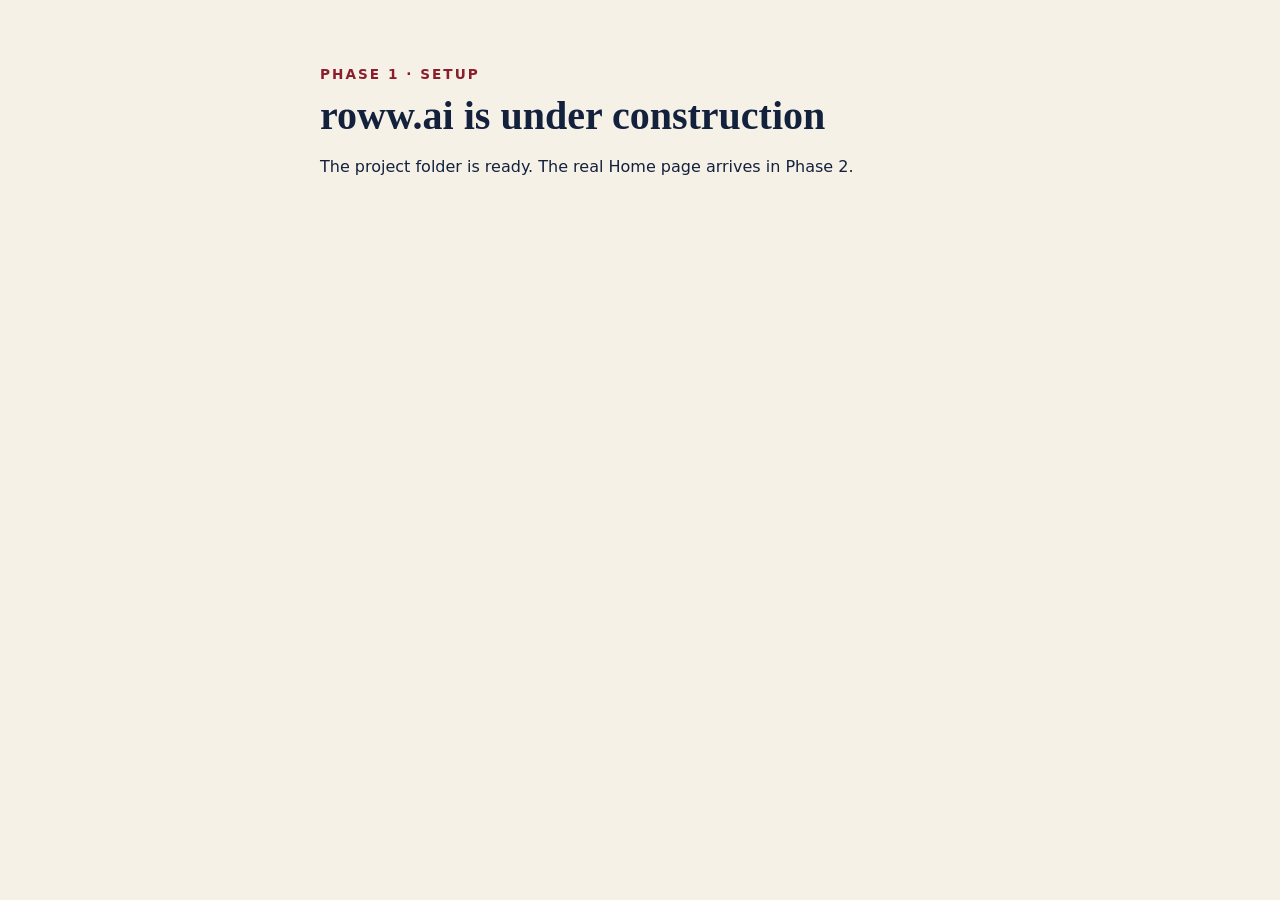
==== index.html @ b4e52391 "Phase 1: project setup Co-Authored-By: Claude Opus 5.5 <noreply@anthropic.com> Claude-Session: https" ====
<!doctype html>
<html lang="en">
<head>
<meta charset="utf-8">
<meta name="viewport" content="width=device-width, initial-scale=1">
<title>roww.ai</title>
<meta name="description" content="A rowing family site following Parker at Tufts and Evie at Stanford.">
<link rel="stylesheet" href="css/site.css">
</head>
<body>
<main class="setup">
  <p class="eyebrow">Phase 1 · Setup</p>
  <h1>roww.ai is under construction</h1>
  <p>The project folder is ready. The real Home page arrives in Phase 2.</p>
</main>
</body>
</html>
---- css/site.css ----
/* roww.ai shared styles. Colors and fonts from roww-requirements.md. */
:root {
  --crimson: #8B1E2D;
  --navy: #14213D;
  --cream: #F6F1E7;
  --orange: #C8572B;
  --brass: #B8893B;
  --tufts: #3E8EDE;
  --stanford: #8C1515;
  --font-head: "Libre Caslon Text", Georgia, serif;
  --font-body: Inter, system-ui, -apple-system, "Segoe UI", sans-serif;
}

body {
  margin: 0;
  background: var(--cream);
  color: var(--navy);
  font-family: var(--font-body);
  line-height: 1.6;
}

.setup {
  max-width: 40rem;
  margin: 0 auto;
  padding: 4rem 1rem;
}
.setup h1 { font-family: var(--font-head); font-size: 2.5rem; line-height: 1.1; margin: 0.5rem 0 1rem; }
.eyebrow { margin: 0; color: var(--crimson); font-weight: 600; letter-spacing: 0.15em; text-transform: uppercase; font-size: 0.85rem; }
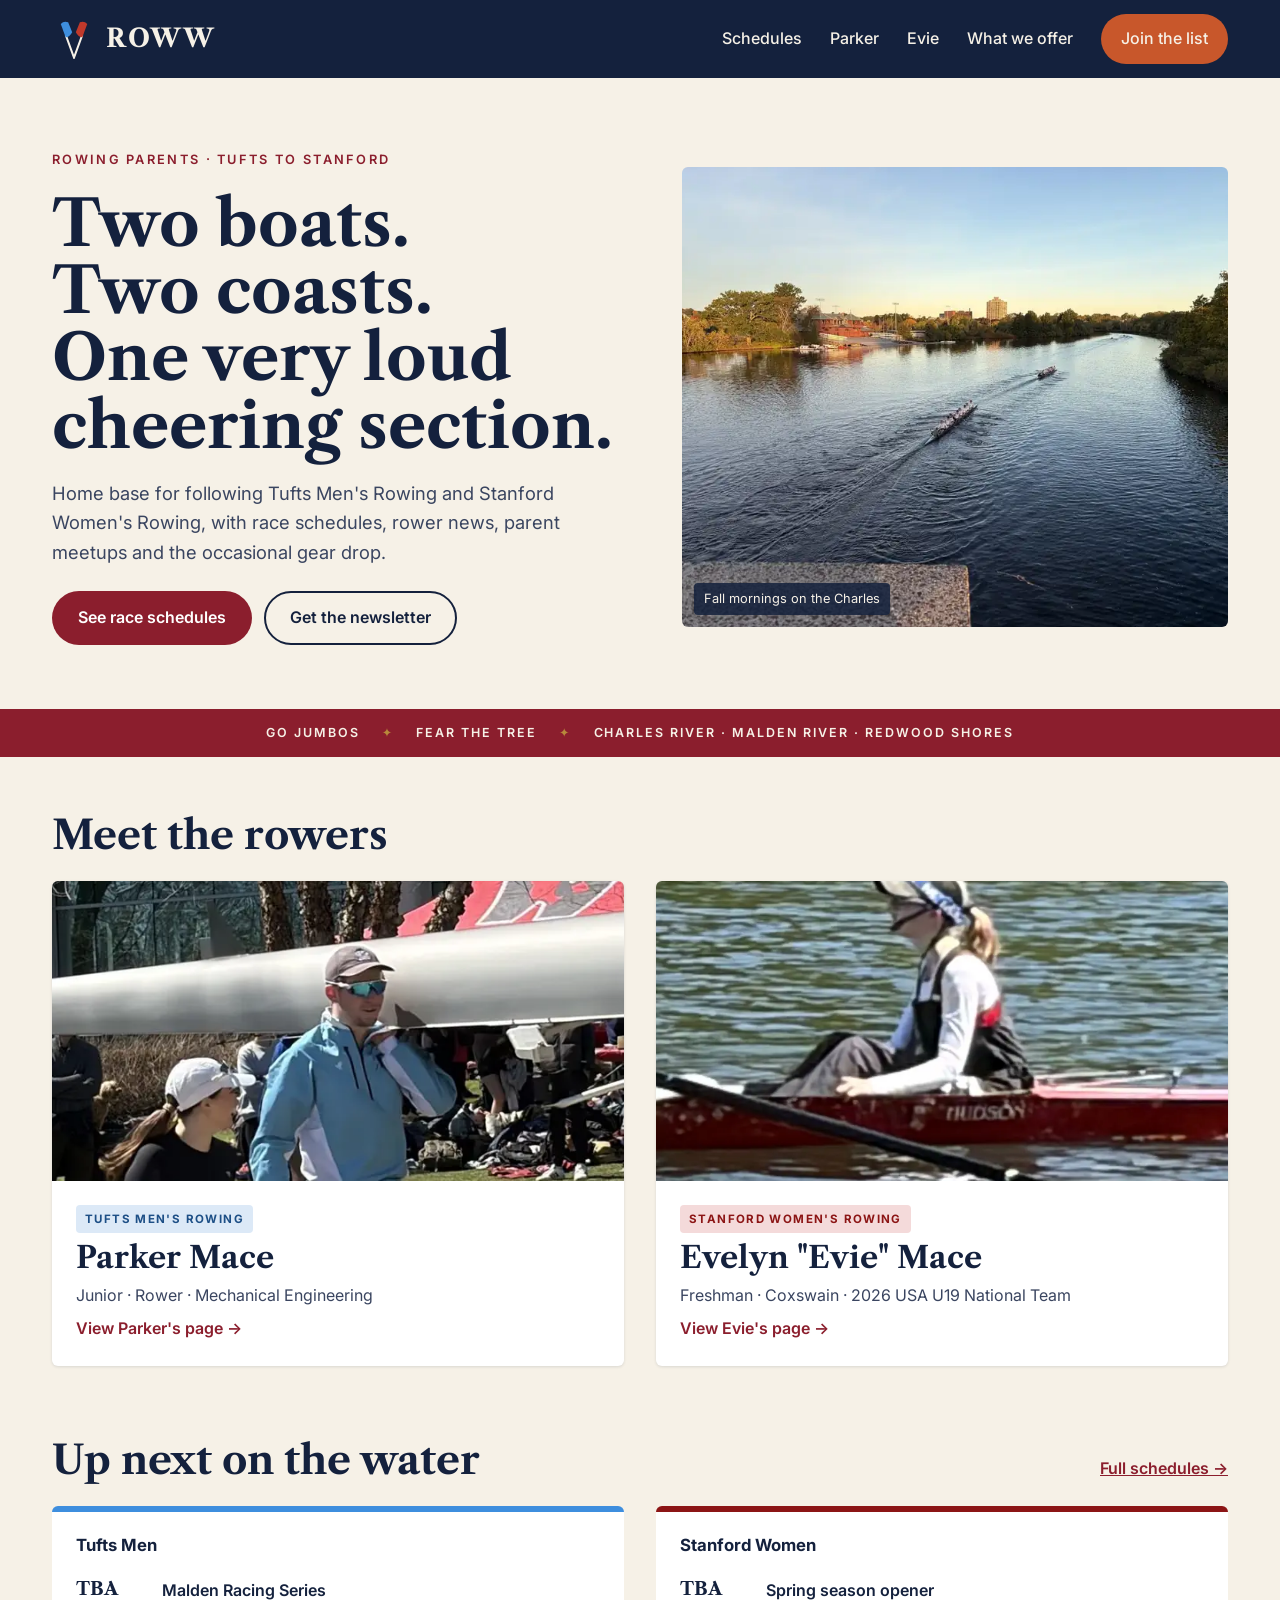
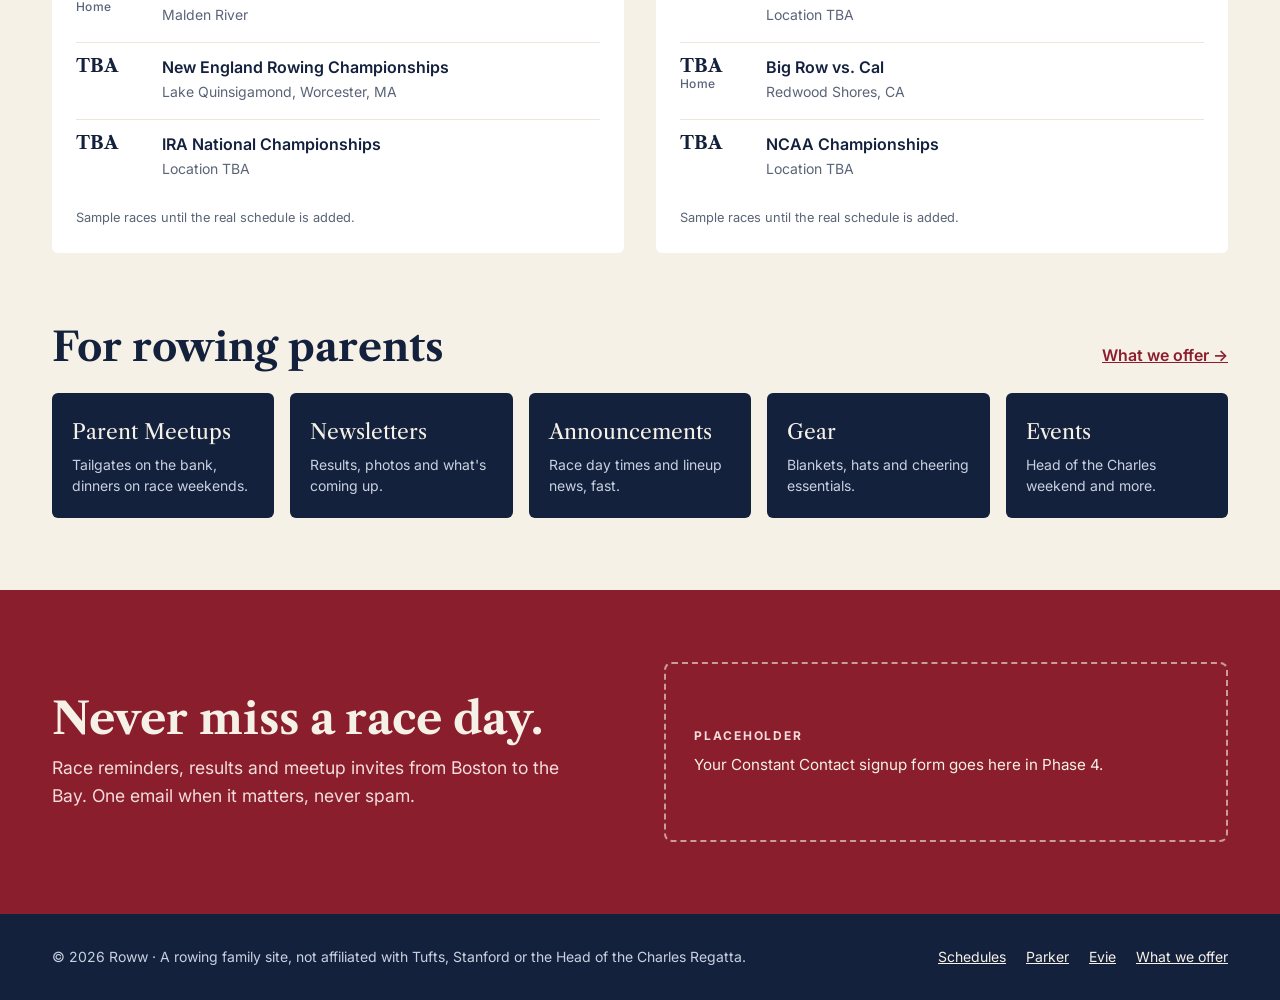
==== commit 51c5c344: "Phase 2: design shell, logo, photos and Home page Co-Authored-By: Claude Opus 5.5 <noreply@anthropic" ====
--- a/index.html
+++ b/index.html
@@ -2,16 +2,176 @@
 <html lang="en">
 <head>
 <meta charset="utf-8">
-<meta name="viewport" content="width=device-width, initial-scale=1">
-<title>roww.ai</title>
-<meta name="description" content="A rowing family site following Parker at Tufts and Evie at Stanford.">
+<meta name="viewport" content="width=device-width, initial-scale=1, viewport-fit=cover">
+<title>Roww · Rowing parents, Tufts to Stanford</title>
+<meta name="description" content="Race schedules, rower news and parent meetups for the families following Parker at Tufts Men's Rowing and Evie at Stanford Women's Rowing.">
+<link rel="canonical" href="https://roww.ai/">
+<meta name="theme-color" content="#14213D">
+
+<!-- Social sharing previews -->
+<meta property="og:type" content="website">
+<meta property="og:site_name" content="Roww">
+<meta property="og:title" content="Roww · Rowing parents, Tufts to Stanford">
+<meta property="og:description" content="Two boats. Two coasts. One very loud cheering section.">
+<meta property="og:url" content="https://roww.ai/">
+<meta property="og:image" content="https://roww.ai/images/og-image.png">
+<meta property="og:image:width" content="1200">
+<meta property="og:image:height" content="630">
+<meta property="og:image:alt" content="Roww logo: two crossed oar blades, Tufts blue and Stanford cardinal">
+<meta name="twitter:card" content="summary_large_image">
+
+<link rel="icon" href="/favicon.svg" type="image/svg+xml">
+<link rel="icon" href="/favicon-32.png" sizes="32x32" type="image/png">
+<link rel="apple-touch-icon" href="/apple-touch-icon.png">
+
+<link rel="preconnect" href="https://fonts.googleapis.com">
+<link rel="preconnect" href="https://fonts.gstatic.com" crossorigin>
+<link rel="stylesheet" href="https://fonts.googleapis.com/css2?family=Libre+Caslon+Text:wght@400;700&family=Inter:wght@400;500;600;700&display=swap">
 <link rel="stylesheet" href="css/site.css">
+<link rel="preload" as="image" href="images/charles-sunrise-sm.webp" imagesrcset="images/charles-sunrise-sm.webp 800w, images/charles-sunrise-lg.webp 1400w" imagesizes="(min-width: 900px) 600px, 100vw">
 </head>
 <body>
-<main class="setup">
-  <p class="eyebrow">Phase 1 · Setup</p>
-  <h1>roww.ai is under construction</h1>
-  <p>The project folder is ready. The real Home page arrives in Phase 2.</p>
+<a class="skip-link" href="#main">Skip to content</a>
+
+<!-- HEADER (same on every page) -->
+<header class="site-header">
+  <div class="wrap">
+    <a class="brand" href="/" aria-label="Roww home">
+      <svg viewBox="0 0 200 200" aria-hidden="true"><g transform="translate(100,185) rotate(-20)"><line x1="0" y1="0" x2="0" y2="-108" stroke="#F6F1E7" stroke-width="9" stroke-linecap="round"/><path d="M -4 -100 L -4 -165 Q 14 -174 30 -160 L 32 -112 Q 14 -96 -4 -100 Z" fill="#3E8EDE"/></g><g transform="translate(100,185) rotate(20) scale(-1,1)"><line x1="0" y1="0" x2="0" y2="-108" stroke="#F6F1E7" stroke-width="9" stroke-linecap="round"/><path d="M -4 -100 L -4 -165 Q 14 -174 30 -160 L 32 -112 Q 14 -96 -4 -100 Z" fill="#C0392B"/></g></svg>
+      <span class="brand-word">ROWW</span>
+    </a>
+    <button class="menu-toggle" type="button" aria-expanded="false" aria-controls="site-nav">
+      <svg viewBox="0 0 24 24" fill="none" stroke="currentColor" stroke-width="2" stroke-linecap="round" aria-hidden="true"><path d="M4 7h16M4 12h16M4 17h16"/></svg>
+      Menu
+    </button>
+    <nav class="site-nav" id="site-nav" aria-label="Main">
+      <ul>
+        <li><a href="schedules.html">Schedules</a></li>
+        <li><a href="parker.html">Parker</a></li>
+        <li><a href="evie.html">Evie</a></li>
+        <li><a href="offer.html">What we offer</a></li>
+        <li><a class="btn btn-orange nav-cta" href="#signup">Join the list</a></li>
+      </ul>
+    </nav>
+  </div>
+</header>
+
+<main id="main">
+
+  <section class="hero">
+    <div class="wrap">
+      <div class="hero-copy">
+        <p class="eyebrow">Rowing parents · Tufts to Stanford</p>
+        <h1>Two boats. Two coasts. One very loud cheering section.</h1>
+        <p class="hero-lede">Home base for following Tufts Men's Rowing and Stanford Women's Rowing, with race schedules, rower news, parent meetups and the occasional gear drop.</p>
+        <div class="btn-row">
+          <a class="btn btn-crimson" href="schedules.html">See race schedules</a>
+          <a class="btn btn-outline" href="#signup">Get the newsletter</a>
+        </div>
+      </div>
+      <figure class="hero-figure">
+        <img src="images/charles-sunrise-sm.webp"
+             srcset="images/charles-sunrise-sm.webp 800w, images/charles-sunrise-lg.webp 1400w"
+             sizes="(min-width: 900px) 600px, 100vw"
+             width="800" height="600" fetchpriority="high"
+             alt="Eights rowing up the Charles River at sunrise past a boathouse in fall color">
+        <figcaption>Fall mornings on the Charles</figcaption>
+      </figure>
+    </div>
+  </section>
+
+  <div class="ribbon" aria-hidden="true">
+    <div class="wrap">
+      <span>Go Jumbos</span><span class="star">✦</span><span>Fear the Tree</span><span class="star">✦</span><span>Charles River · Malden River · Redwood Shores</span>
+    </div>
+  </div>
+
+  <section class="section" aria-labelledby="rowers-h">
+    <div class="wrap">
+      <h2 id="rowers-h">Meet the rowers</h2>
+      <div class="rower-grid">
+        <a class="rower-card" href="parker.html">
+          <img src="images/parker-shell-sm.webp" srcset="images/parker-shell-sm.webp 369w, images/parker-shell-lg.webp 646w" sizes="(min-width: 720px) 600px, 100vw" width="369" height="800" loading="lazy" style="object-position: 50% 40%"
+               alt="Parker carrying a Tufts shell to the dock">
+          <div class="body">
+            <span class="tag tag-tufts">Tufts Men's Rowing</span>
+            <h3>Parker Mace</h3>
+            <p class="meta">Junior · Rower · Mechanical Engineering</p>
+            <span class="more">View Parker's page →</span>
+          </div>
+        </a>
+        <a class="rower-card" href="evie.html">
+          <img src="images/evie-cox-sm.webp" srcset="images/evie-cox-sm.webp 515w, images/evie-cox-lg.webp 901w" sizes="(min-width: 720px) 600px, 100vw" width="515" height="800" loading="lazy" style="object-position: 50% 40%"
+               alt="Evie in the coxswain seat of a red shell">
+          <div class="body">
+            <span class="tag tag-stanford">Stanford Women's Rowing</span>
+            <h3>Evelyn "Evie" Mace</h3>
+            <p class="meta">Freshman · Coxswain · 2026 USA U19 National Team</p>
+            <span class="more">View Evie's page →</span>
+          </div>
+        </a>
+      </div>
+    </div>
+  </section>
+
+  <section class="section" aria-labelledby="upnext-h">
+    <div class="wrap">
+      <div class="section-head">
+        <h2 id="upnext-h">Up next on the water</h2>
+        <a href="schedules.html">Full schedules →</a>
+      </div>
+      <div class="upnext-grid" id="upnext">
+        <div class="upnext-card tufts"><h3>Tufts Men</h3><p class="sample-note">Loading races…</p></div>
+        <div class="upnext-card stanford"><h3>Stanford Women</h3><p class="sample-note">Loading races…</p></div>
+      </div>
+    </div>
+  </section>
+
+  <section class="section" aria-labelledby="offer-h">
+    <div class="wrap">
+      <div class="section-head">
+        <h2 id="offer-h">For rowing parents</h2>
+        <a href="offer.html">What we offer →</a>
+      </div>
+      <div class="offer-strip">
+        <a href="offer.html#meetups"><span class="name">Parent Meetups</span><span class="blurb">Tailgates on the bank, dinners on race weekends.</span></a>
+        <a href="offer.html#newsletters"><span class="name">Newsletters</span><span class="blurb">Results, photos and what's coming up.</span></a>
+        <a href="offer.html#announcements"><span class="name">Announcements</span><span class="blurb">Race day times and lineup news, fast.</span></a>
+        <a href="offer.html#gear"><span class="name">Gear</span><span class="blurb">Blankets, hats and cheering essentials.</span></a>
+        <a href="offer.html#events"><span class="name">Events</span><span class="blurb">Head of the Charles weekend and more.</span></a>
+      </div>
+    </div>
+  </section>
+
+  <section class="signup" id="signup" aria-labelledby="signup-h">
+    <div class="wrap">
+      <div>
+        <h2 id="signup-h">Never miss a race day.</h2>
+        <p>Race reminders, results and meetup invites from Boston to the Bay. One email when it matters, never spam.</p>
+      </div>
+      <!-- Phase 4: the Constant Contact inline form tag goes inside this box. -->
+      <div class="form-slot">
+        <span class="slot-label">Placeholder</span>
+        <p class="slot-note">Your Constant Contact signup form goes here in Phase 4.</p>
+      </div>
+    </div>
+  </section>
+
 </main>
+
+<!-- FOOTER (same on every page) -->
+<footer class="site-footer">
+  <div class="wrap">
+    <p>© 2026 Roww · A rowing family site, not affiliated with Tufts, Stanford or the Head of the Charles Regatta.</p>
+    <ul class="footer-links">
+      <li><a href="schedules.html">Schedules</a></li>
+      <li><a href="parker.html">Parker</a></li>
+      <li><a href="evie.html">Evie</a></li>
+      <li><a href="offer.html">What we offer</a></li>
+    </ul>
+  </div>
+</footer>
+
+<script src="js/site.js" defer></script>
 </body>
 </html>
--- a/css/site.css
+++ b/css/site.css
@@ -1,28 +1,187 @@
-/* roww.ai shared styles. Colors and fonts from roww-requirements.md. */
+/* roww.ai shared styles
+   Look: Head of the Charles in the fall. Race program meets a riverbank in October.
+   Colors and fonts come from roww-requirements.md. Change a color here and it changes everywhere. */
 :root {
   --crimson: #8B1E2D;
+  --crimson-dark: #5E1320;
   --navy: #14213D;
+  --navy-soft: #3A4560;   /* body copy on cream */
+  --muted: #5A6478;       /* captions, small print */
   --cream: #F6F1E7;
+  --paper: #FFFFFF;
   --orange: #C8572B;
-  --brass: #B8893B;
+  --orange-dark: #A8461F;
+  --brass: #B8893B;       /* decorative only */
   --tufts: #3E8EDE;
+  --tufts-ink: #1D4F86;
+  --tufts-tint: #DCE9F7;
   --stanford: #8C1515;
-  --font-head: "Libre Caslon Text", Georgia, serif;
-  --font-body: Inter, system-ui, -apple-system, "Segoe UI", sans-serif;
+  --stanford-tint: #F4DADA;
+  --on-dark-muted: #C9D1E0;
+
+  --font-head: "Libre Caslon Text", Georgia, "Times New Roman", serif;
+  --font-body: Inter, system-ui, -apple-system, "Segoe UI", Roboto, sans-serif;
+
+  --wrap: 1240px;
+  --gutter: max(16px, env(safe-area-inset-left, 0px));
+  --radius: 6px;
 }
 
+*, *::before, *::after { box-sizing: border-box; }
+html { -webkit-text-size-adjust: 100%; }
 body {
   margin: 0;
   background: var(--cream);
   color: var(--navy);
   font-family: var(--font-body);
+  font-size: 1rem;
   line-height: 1.6;
 }
+img { max-width: 100%; height: auto; display: block; }
+a { color: var(--crimson); }
+a:hover { color: var(--crimson-dark); }
+:focus-visible { outline: 3px solid var(--orange); outline-offset: 3px; }
+h1, h2, h3 { font-family: var(--font-head); line-height: 1.1; text-wrap: balance; margin: 0; }
+p { margin: 0; }
 
-.setup {
-  max-width: 40rem;
+.wrap {
+  max-width: var(--wrap);
   margin: 0 auto;
-  padding: 4rem 1rem;
+  padding-left: max(16px, env(safe-area-inset-left, 0px));
+  padding-right: max(16px, env(safe-area-inset-right, 0px));
 }
-.setup h1 { font-family: var(--font-head); font-size: 2.5rem; line-height: 1.1; margin: 0.5rem 0 1rem; }
-.eyebrow { margin: 0; color: var(--crimson); font-weight: 600; letter-spacing: 0.15em; text-transform: uppercase; font-size: 0.85rem; }
+@media (min-width: 720px) {
+  .wrap { padding-left: max(32px, env(safe-area-inset-left, 0px)); padding-right: max(32px, env(safe-area-inset-right, 0px)); }
+}
+.skip-link { position: absolute; left: -9999px; top: 0; background: var(--paper); color: var(--navy); padding: 8px 12px; z-index: 100; }
+.skip-link:focus { left: 8px; top: 8px; }
+
+/* ---------- Buttons ---------- */
+.btn {
+  display: inline-flex; align-items: center; justify-content: center;
+  min-height: 48px; padding: 12px 24px; border-radius: 999px;
+  font-weight: 600; text-decoration: none; border: 2px solid transparent;
+  transition: background-color .15s ease, color .15s ease;
+}
+.btn-crimson { background: var(--crimson); color: #fff; }
+.btn-crimson:hover { background: var(--crimson-dark); color: #fff; }
+.btn-orange { background: var(--orange); color: #fff; }
+.btn-orange:hover { background: var(--orange-dark); color: #fff; }
+.btn-outline { border-color: var(--navy); color: var(--navy); }
+.btn-outline:hover { background: var(--navy); color: var(--cream); }
+
+/* ---------- Header ---------- */
+.site-header { background: var(--navy); color: var(--cream); position: relative; z-index: 10; }
+.site-header .wrap { display: flex; align-items: center; justify-content: space-between; gap: 16px; padding-block: 14px; flex-wrap: wrap; }
+.brand { display: flex; align-items: center; gap: 10px; color: var(--cream); text-decoration: none; }
+.brand:hover { color: var(--cream); }
+.brand svg { width: 44px; height: 44px; flex: none; }
+.brand-word { font-family: var(--font-head); font-size: 1.6rem; font-weight: 700; letter-spacing: 0.06em; }
+.menu-toggle {
+  display: inline-flex; align-items: center; gap: 8px; min-height: 44px; padding: 8px 14px;
+  background: transparent; color: var(--cream); border: 1px solid rgba(246,241,231,.4); border-radius: 999px;
+  font: inherit; font-weight: 600; cursor: pointer;
+}
+.menu-toggle svg { width: 18px; height: 18px; }
+.site-nav { display: none; width: 100%; }
+.site-nav.open { display: block; }
+.site-nav ul { list-style: none; margin: 0; padding: 8px 0 4px; display: flex; flex-direction: column; gap: 2px; }
+.site-nav a { display: block; padding: 12px 4px; color: var(--cream); text-decoration: none; font-weight: 500; border-bottom: 1px solid rgba(246,241,231,.12); }
+.site-nav a[aria-current="page"] { text-decoration: underline; text-underline-offset: 6px; text-decoration-color: var(--orange); text-decoration-thickness: 2px; }
+.site-nav .nav-cta { margin-top: 12px; border: 0; text-align: center; }
+@media (min-width: 900px) {
+  .menu-toggle { display: none; }
+  .site-nav { display: block; width: auto; }
+  .site-nav ul { flex-direction: row; align-items: center; gap: 28px; padding: 0; }
+  .site-nav a { padding: 6px 0; border: 0; }
+  .site-nav .nav-cta { margin: 0; padding: 12px 20px; }
+}
+
+/* ---------- Hero ---------- */
+.hero .wrap { display: grid; gap: 32px; padding-block: 40px 48px; align-items: center; }
+.eyebrow { font-size: .8rem; font-weight: 600; letter-spacing: .18em; text-transform: uppercase; color: var(--crimson); }
+.hero-copy { display: flex; flex-direction: column; gap: 20px; min-width: 0; }
+.hero h1 { font-size: clamp(2.4rem, 7vw, 4rem); line-height: 1.05; }
+.hero-lede { font-size: 1.15rem; color: var(--navy-soft); max-width: 34em; }
+.btn-row { display: flex; flex-wrap: wrap; gap: 12px; padding-top: 4px; }
+.hero-figure { margin: 0; position: relative; border-radius: var(--radius); overflow: hidden; background: #E9DFCB; aspect-ratio: 4 / 3; max-width: 100%; }
+.hero-figure img { width: 100%; height: 100%; object-fit: cover; }
+.hero-figure figcaption {
+  position: absolute; left: 12px; bottom: 12px; background: rgba(20,33,61,.85); color: var(--cream);
+  font-size: .8rem; padding: 6px 10px; border-radius: 4px;
+}
+@media (min-width: 900px) {
+  .hero .wrap { grid-template-columns: 1.05fr 1fr; gap: 56px; padding-block: 72px 64px; }
+  .hero-figure { aspect-ratio: auto; height: 460px; }
+}
+
+/* ---------- Ribbon ---------- */
+.ribbon { background: var(--crimson); color: var(--cream); }
+.ribbon .wrap { display: flex; flex-wrap: wrap; justify-content: center; gap: 8px 22px; padding-block: 14px; font-size: .78rem; font-weight: 600; letter-spacing: .16em; text-transform: uppercase; text-align: center; }
+.ribbon .star { color: var(--brass); }
+
+/* ---------- Sections ---------- */
+.section { padding-block: 56px 16px; }
+.section-head { display: flex; flex-wrap: wrap; justify-content: space-between; align-items: baseline; gap: 8px 16px; margin-bottom: 24px; }
+.section-head h2, .section > .wrap > h2 { font-size: clamp(1.9rem, 4.5vw, 2.5rem); }
+.section-head a { font-weight: 600; }
+.section > .wrap > h2 { margin-bottom: 24px; }
+
+/* Rower cards */
+.rower-grid { display: grid; gap: 24px; grid-template-columns: 1fr; }
+@media (min-width: 720px) { .rower-grid { grid-template-columns: 1fr 1fr; gap: 32px; } }
+.rower-card { display: flex; flex-direction: column; background: var(--paper); border-radius: var(--radius); overflow: hidden; text-decoration: none; color: var(--navy); box-shadow: 0 1px 3px rgba(20,33,61,.12); }
+.rower-card:hover { color: var(--navy); box-shadow: 0 6px 18px rgba(20,33,61,.16); }
+.rower-card img { width: 100%; height: 300px; object-fit: cover; }
+.rower-card .body { padding: 24px; display: flex; flex-direction: column; gap: 8px; }
+.rower-card h3 { font-size: 1.9rem; }
+.rower-card .meta { color: var(--navy-soft); }
+.rower-card .more { font-weight: 600; color: var(--crimson); }
+.tag { align-self: flex-start; font-size: .72rem; font-weight: 700; letter-spacing: .12em; text-transform: uppercase; padding: 5px 9px; border-radius: 4px; }
+.tag-tufts { background: var(--tufts-tint); color: var(--tufts-ink); }
+.tag-stanford { background: var(--stanford-tint); color: var(--stanford); }
+
+/* Up next */
+.upnext-grid { display: grid; gap: 24px; grid-template-columns: 1fr; }
+@media (min-width: 720px) { .upnext-grid { grid-template-columns: 1fr 1fr; gap: 32px; } }
+.upnext-card { background: var(--paper); border-radius: var(--radius); padding: 24px; display: flex; flex-direction: column; gap: 4px; border-top: 6px solid var(--navy); min-width: 0; }
+.upnext-card.tufts { border-top-color: var(--tufts); }
+.upnext-card.stanford { border-top-color: var(--stanford); }
+.upnext-card h3 { font-family: var(--font-body); font-size: 1.05rem; margin-bottom: 8px; }
+.race { display: grid; grid-template-columns: 4.5rem 1fr; gap: 14px; align-items: start; padding-block: 12px; border-top: 1px solid #EEE7D8; }
+.race:first-of-type { border-top: 0; }
+.race-date { font-family: var(--font-head); font-weight: 700; font-size: 1.15rem; line-height: 1.2; font-variant-numeric: tabular-nums; }
+.race-date small { display: block; font-family: var(--font-body); font-weight: 500; font-size: .75rem; color: var(--muted); letter-spacing: .04em; }
+.race-name { font-weight: 600; }
+.race-where { display: block; font-size: .875rem; color: var(--muted); font-weight: 400; }
+.sample-note { font-size: .8rem; color: var(--muted); margin-top: 12px; }
+
+/* Offerings strip */
+.offer-strip { display: grid; gap: 12px; grid-template-columns: 1fr; }
+@media (min-width: 560px) { .offer-strip { grid-template-columns: 1fr 1fr; } }
+@media (min-width: 1000px) { .offer-strip { grid-template-columns: repeat(5, 1fr); gap: 16px; } }
+.offer-strip a { background: var(--navy); color: var(--cream); text-decoration: none; border-radius: var(--radius); padding: 22px 20px; display: flex; flex-direction: column; gap: 6px; }
+.offer-strip a:hover { background: #1E2E52; color: var(--cream); }
+.offer-strip .name { font-family: var(--font-head); font-size: 1.3rem; }
+.offer-strip .blurb { font-size: .875rem; line-height: 1.5; color: var(--on-dark-muted); }
+
+/* Signup band */
+.signup { background: var(--crimson); color: var(--cream); margin-top: 56px; }
+.signup .wrap { display: grid; gap: 32px; padding-block: 56px; align-items: center; }
+@media (min-width: 900px) { .signup .wrap { grid-template-columns: 1fr 1fr; gap: 48px; padding-block: 72px; } }
+.signup h2 { font-size: clamp(2rem, 5vw, 2.75rem); }
+.signup p { font-size: 1.1rem; color: #F3DCDC; margin-top: 12px; max-width: 30em; }
+.form-slot { border: 2px dashed rgba(246,241,231,.6); border-radius: 8px; padding: 28px; display: flex; flex-direction: column; gap: 8px; min-height: 180px; justify-content: center; }
+.form-slot .slot-label { font-size: .75rem; font-weight: 700; letter-spacing: .16em; text-transform: uppercase; color: #F3DCDC; }
+.form-slot .slot-note { font-size: .95rem; margin: 0; color: var(--cream); }
+
+/* Footer */
+.site-footer { background: var(--navy); color: var(--on-dark-muted); font-size: .875rem; }
+.site-footer .wrap { display: flex; flex-wrap: wrap; justify-content: space-between; gap: 16px 32px; padding-block: 32px; }
+.site-footer a { color: var(--cream); }
+.footer-links { display: flex; flex-wrap: wrap; gap: 8px 20px; list-style: none; margin: 0; padding: 0; }
+
+/* Placeholder blocks (until real content arrives) */
+.placeholder { background: var(--brass); color: #fff; border-radius: var(--radius); display: flex; align-items: center; justify-content: center; text-align: center; padding: 16px; font-size: .875rem; font-weight: 600; }
+
+@media (prefers-reduced-motion: reduce) { * { transition: none !important; scroll-behavior: auto !important; } }
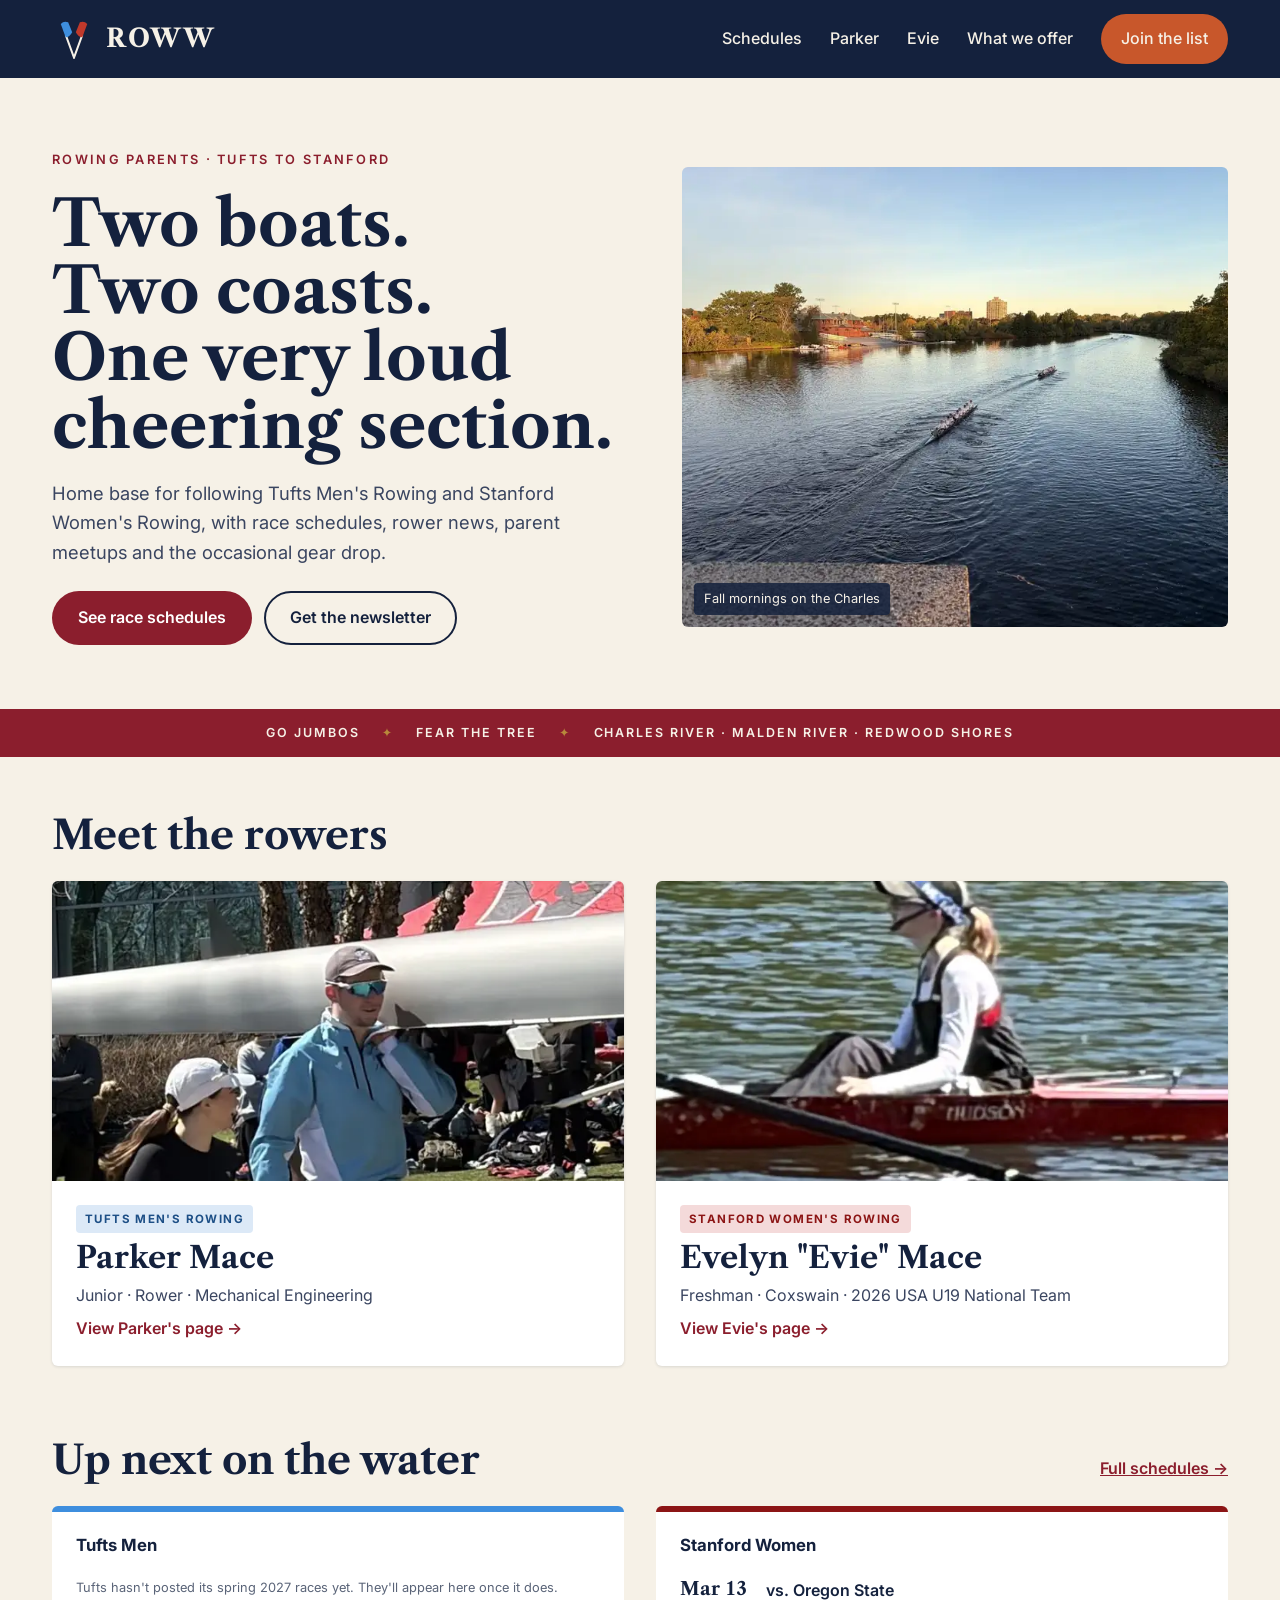
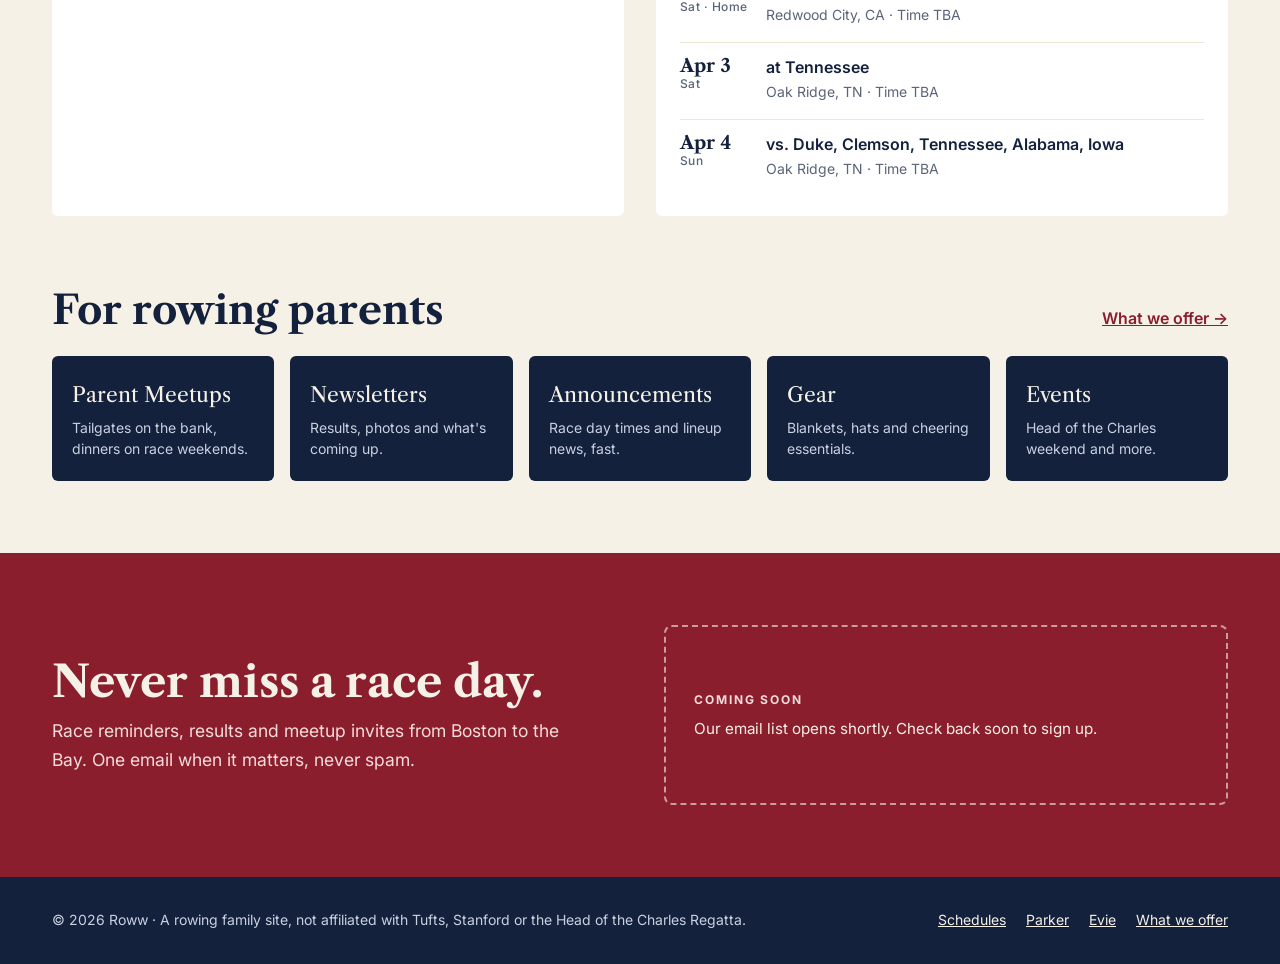
==== commit db78cd1d: "Add Constant Contact Active Forms script to every page Co-Authored-By: Claude Opus 5.5 <noreply@anth" ====
--- a/index.html
+++ b/index.html
@@ -149,10 +149,11 @@
         <h2 id="signup-h">Never miss a race day.</h2>
         <p>Race reminders, results and meetup invites from Boston to the Bay. One email when it matters, never spam.</p>
       </div>
-      <!-- Phase 4: the Constant Contact inline form tag goes inside this box. -->
+      <!-- SIGNUP FORM: replace this whole box with the Constant Contact inline form tag,
+           which looks like <div class="ctct-inline-form" data-form-id="..."></div> -->
       <div class="form-slot">
-        <span class="slot-label">Placeholder</span>
-        <p class="slot-note">Your Constant Contact signup form goes here in Phase 4.</p>
+        <span class="slot-label">Coming soon</span>
+        <p class="slot-note">Our email list opens shortly. Check back soon to sign up.</p>
       </div>
     </div>
   </section>
@@ -173,5 +174,9 @@
 </footer>
 
 <script src="js/site.js" defer></script>
+<!-- Begin Constant Contact Active Forms -->
+<script> var _ctct_m = "75a6a1ada45d8d540d7086246d380469"; </script>
+<script id="signupScript" src="//static.ctctcdn.com/js/signup-form-widget/current/signup-form-widget.min.js" async defer></script>
+<!-- End Constant Contact Active Forms -->
 </body>
 </html>
--- a/css/site.css
+++ b/css/site.css
@@ -182,6 +182,101 @@
 .footer-links { display: flex; flex-wrap: wrap; gap: 8px 20px; list-style: none; margin: 0; padding: 0; }
 
 /* Placeholder blocks (until real content arrives) */
-.placeholder { background: var(--brass); color: #fff; border-radius: var(--radius); display: flex; align-items: center; justify-content: center; text-align: center; padding: 16px; font-size: .875rem; font-weight: 600; }
+.placeholder { background: var(--brass); color: var(--navy); border-radius: var(--radius); display: flex; align-items: center; justify-content: center; text-align: center; padding: 16px; font-size: .875rem; font-weight: 600; }
 
 @media (prefers-reduced-motion: reduce) { * { transition: none !important; scroll-behavior: auto !important; } }
+
+/* ===================== Shared bits for inner pages ===================== */
+.visually-hidden { position: absolute; width: 1px; height: 1px; overflow: hidden; clip: rect(0 0 0 0); white-space: nowrap; }
+mark.todo { background: #FFF1B8; color: var(--navy); padding: 0 3px; border-radius: 3px; }
+.btn-small { min-height: 44px; padding: 8px 16px; font-size: .9rem; background: transparent; cursor: pointer; font-family: inherit; }
+.page-intro { background: var(--navy); color: var(--cream); }
+.page-intro .wrap { padding-block: 44px 40px; display: flex; flex-direction: column; gap: 12px; }
+.page-intro .eyebrow { color: #E8A27F; }
+.page-intro h1 { font-size: clamp(2.2rem, 6vw, 3.5rem); }
+.page-intro p.lede { color: var(--on-dark-muted); font-size: 1.1rem; max-width: 40em; }
+
+/* ===================== Schedules ===================== */
+.filter-bar { display: flex; flex-wrap: wrap; align-items: center; gap: 10px; padding-block: 28px 8px; }
+.filter-bar .label { font-weight: 600; margin-right: 4px; }
+.filter-bar button {
+  min-height: 44px; padding: 8px 18px; border-radius: 999px; border: 2px solid var(--navy);
+  background: transparent; color: var(--navy); font: inherit; font-weight: 600; cursor: pointer;
+}
+.filter-bar button[aria-pressed="true"] { background: var(--navy); color: var(--cream); }
+.schedule-grid { display: grid; gap: 24px; grid-template-columns: 1fr; padding-block: 16px 24px; }
+@media (min-width: 900px) { .schedule-grid { grid-template-columns: 1fr 1fr; gap: 32px; } .schedule-grid.single { grid-template-columns: minmax(0, 760px); } }
+.sched-col { background: var(--paper); border-radius: var(--radius); border-top: 6px solid var(--navy); padding: 20px 20px 16px; min-width: 0; }
+@media (min-width: 720px) { .sched-col { padding: 28px 28px 20px; } }
+.sched-col.tufts { border-top-color: var(--tufts); }
+.sched-col.stanford { border-top-color: var(--stanford); }
+.sched-head { display: flex; flex-wrap: wrap; justify-content: space-between; align-items: center; gap: 12px; margin-bottom: 8px; }
+.sched-head h2 { font-size: 1.6rem; }
+.season { font-family: var(--font-body); font-size: .75rem; letter-spacing: .16em; text-transform: uppercase; color: var(--crimson); margin: 20px 0 4px; }
+.sched-row { display: grid; grid-template-columns: 4.75rem 1fr; gap: 14px; padding-block: 14px; border-top: 1px solid #EEE7D8; }
+.season + .sched-row { border-top: 0; }
+.sched-date .d { display: block; font-family: var(--font-head); font-weight: 700; font-size: 1.1rem; line-height: 1.2; font-variant-numeric: tabular-nums; }
+.sched-date .w { display: block; font-size: .75rem; color: var(--muted); letter-spacing: .04em; }
+.sched-body { display: flex; flex-direction: column; gap: 4px; min-width: 0; }
+.sched-body h4 { margin: 0; font-size: 1.02rem; line-height: 1.35; }
+.sched-where { font-size: .9rem; color: var(--muted); }
+.sched-meta { display: flex; flex-wrap: wrap; gap: 8px; align-items: center; font-size: .875rem; }
+.sched-time { font-weight: 600; font-variant-numeric: tabular-nums; }
+.sched-result { font-size: .9rem; }
+.sched-result.muted { color: var(--muted); }
+.sched-body a { font-size: .875rem; font-weight: 600; }
+.is-past .sched-date .d, .is-past h4 { color: var(--navy-soft); }
+.chip { display: inline-block; font-size: .7rem; font-weight: 700; letter-spacing: .1em; text-transform: uppercase; padding: 3px 8px; border-radius: 4px; background: #EEE7D8; color: var(--navy); }
+.chip-home { background: #FBE3D8; color: #8A3412; }
+.chip-final { background: var(--navy); color: var(--cream); }
+.sched-note { margin-top: 16px; padding: 12px 14px; background: var(--cream); border-radius: 4px; font-size: .9rem; }
+.sched-source { margin-top: 14px; font-size: .8rem; color: var(--muted); }
+.sched-footnote { font-size: .875rem; color: var(--muted); padding-bottom: 8px; }
+
+/* ===================== Rower pages ===================== */
+.rower-hero .wrap { display: grid; gap: 28px; padding-block: 32px 24px; align-items: center; }
+@media (min-width: 900px) { .rower-hero .wrap { grid-template-columns: 1fr 1fr; gap: 56px; padding-block: 56px 40px; } }
+.rower-photo { border-radius: var(--radius); overflow: hidden; background: #E9DFCB; aspect-ratio: 4 / 5; max-width: 100%; }
+@media (min-width: 900px) { .rower-photo { aspect-ratio: auto; height: 540px; } }
+.rower-photo img { width: 100%; height: 100%; object-fit: cover; }
+.rower-copy { display: flex; flex-direction: column; gap: 16px; min-width: 0; }
+.rower-copy h1 { font-size: clamp(2.4rem, 7vw, 4rem); line-height: 1.05; }
+.rower-sub { font-size: 1.15rem; color: var(--navy-soft); }
+.facts { list-style: none; margin: 4px 0 0; padding: 0; display: grid; gap: 12px; grid-template-columns: repeat(auto-fit, minmax(150px, 1fr)); }
+.facts li { background: var(--paper); border-radius: var(--radius); padding: 14px 16px; display: flex; flex-direction: column; gap: 2px; }
+.facts .v { font-family: var(--font-head); font-size: 1.2rem; font-weight: 700; line-height: 1.2; }
+.facts .l { font-size: .8rem; color: var(--muted); }
+.rower-intro { font-size: 1.05rem; color: var(--navy-soft); line-height: 1.7; }
+.timelines { display: grid; gap: 24px; grid-template-columns: 1fr; padding-block: 24px; }
+@media (min-width: 900px) { .timelines { grid-template-columns: 1fr 1fr; gap: 32px; } }
+.timeline { background: var(--paper); border-radius: var(--radius); border-top: 6px solid var(--orange); padding: 24px; min-width: 0; }
+.timeline.tufts { border-top-color: var(--tufts); }
+.timeline.stanford { border-top-color: var(--stanford); }
+.timeline h2 { font-size: 1.7rem; margin-bottom: 12px; }
+.timeline ol { list-style: none; margin: 0 0 12px; padding: 0; }
+.timeline li { display: grid; grid-template-columns: 5.5rem 1fr; gap: 14px; padding-block: 10px; border-top: 1px solid #EEE7D8; line-height: 1.5; }
+.timeline li:first-child { border-top: 0; }
+.timeline .when { font-weight: 700; font-size: .9rem; font-variant-numeric: tabular-nums; }
+.timeline a { font-weight: 600; }
+.gallery { padding-block: 24px 16px; }
+.gallery h2 { font-size: clamp(1.8rem, 4vw, 2.25rem); margin-bottom: 20px; }
+.gallery ul { list-style: none; margin: 0; padding: 0; display: grid; gap: 12px; grid-template-columns: repeat(2, minmax(0, 1fr)); }
+@media (min-width: 900px) { .gallery ul { grid-template-columns: repeat(4, minmax(0, 1fr)); gap: 16px; } }
+.gallery li { aspect-ratio: 1; border-radius: var(--radius); overflow: hidden; background: #E9DFCB; }
+.gallery img { width: 100%; height: 100%; object-fit: cover; }
+
+/* ===================== What we offer ===================== */
+.offers { display: flex; flex-direction: column; gap: 56px; padding-block: 48px 8px; }
+.offer { display: grid; gap: 24px; align-items: center; scroll-margin-top: 24px; }
+@media (min-width: 900px) {
+  .offer { grid-template-columns: 1fr 1fr; gap: 56px; }
+  .offer:nth-child(even) .offer-photo { order: 2; }
+}
+.offer-photo { border-radius: var(--radius); overflow: hidden; aspect-ratio: 4 / 3; max-width: 100%; background: #E9DFCB; }
+.offer-photo img { width: 100%; height: 100%; object-fit: cover; }
+.offer-photo .placeholder { height: 100%; }
+.offer-copy { display: flex; flex-direction: column; gap: 12px; min-width: 0; }
+.offer-copy h2 { font-size: clamp(1.9rem, 4.5vw, 2.4rem); }
+.offer-headline { font-weight: 600; font-size: 1.1rem; color: var(--crimson); }
+.offer-copy p { color: var(--navy-soft); font-size: 1.05rem; max-width: 34em; }
+.offer-copy .btn { margin-top: 4px; }
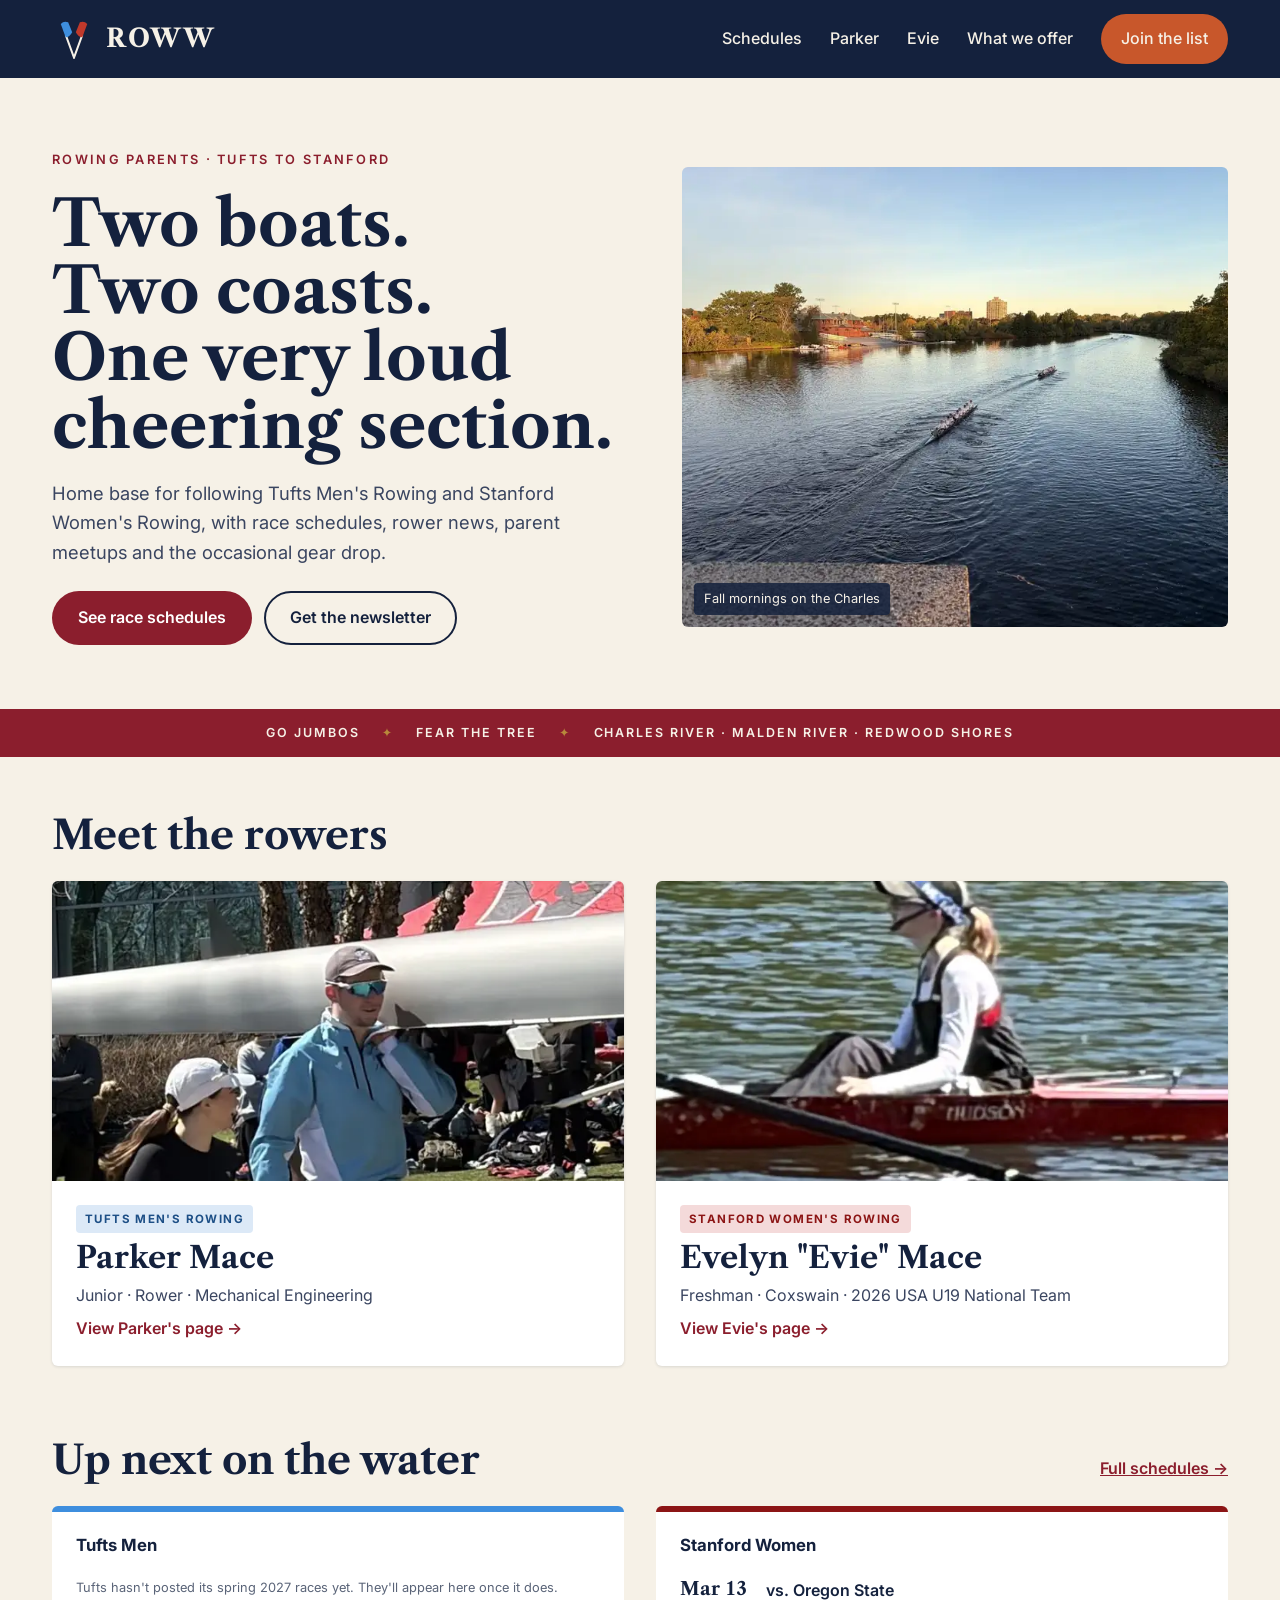
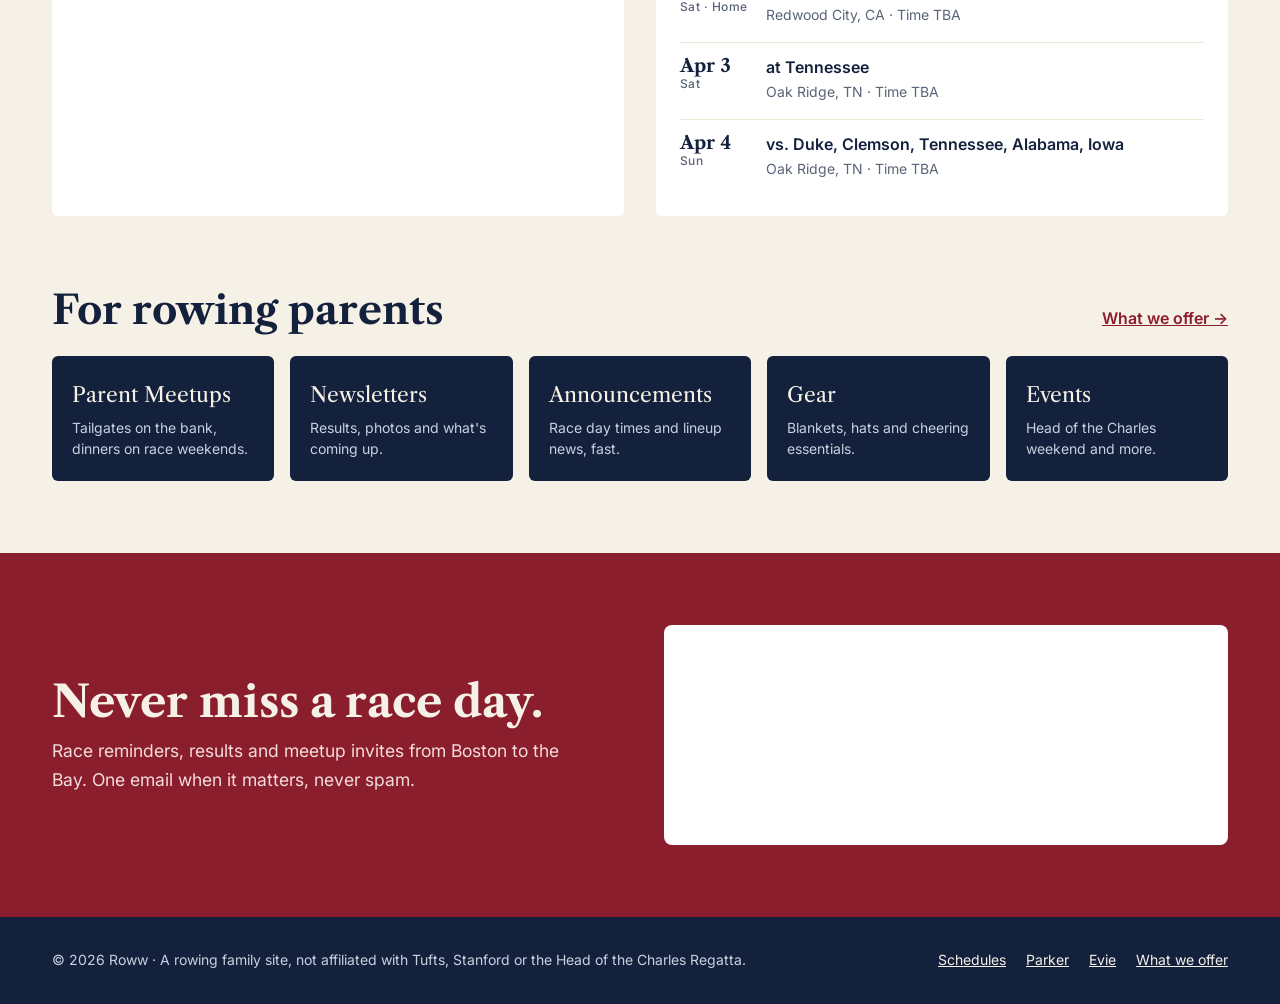
==== commit 126a5750: "Add Constant Contact inline signup form to Home and What we offer Co-Authored-By: Claude Opus 5.5 <n" ====
--- a/index.html
+++ b/index.html
@@ -149,11 +149,11 @@
         <h2 id="signup-h">Never miss a race day.</h2>
         <p>Race reminders, results and meetup invites from Boston to the Bay. One email when it matters, never spam.</p>
       </div>
-      <!-- SIGNUP FORM: replace this whole box with the Constant Contact inline form tag,
-           which looks like <div class="ctct-inline-form" data-form-id="..."></div> -->
-      <div class="form-slot">
-        <span class="slot-label">Coming soon</span>
-        <p class="slot-note">Our email list opens shortly. Check back soon to sign up.</p>
+      <!-- SIGNUP FORM: Constant Contact inline form. Edit the form's fields and wording in Constant Contact, not here. -->
+      <div class="cc-form">
+<!-- Begin Constant Contact Inline Form Code -->
+<div class="ctct-inline-form" data-form-id="ab617357-0ce6-487d-9f11-907c189fa9ec"></div>
+<!-- End Constant Contact Inline Form Code -->
       </div>
     </div>
   </section>
--- a/css/site.css
+++ b/css/site.css
@@ -280,3 +280,7 @@
 .offer-headline { font-weight: 600; font-size: 1.1rem; color: var(--crimson); }
 .offer-copy p { color: var(--navy-soft); font-size: 1.05rem; max-width: 34em; }
 .offer-copy .btn { margin-top: 4px; }
+
+/* Constant Contact inline signup form (in the crimson signup band) */
+.cc-form { background: var(--paper); color: var(--navy); border-radius: 8px; padding: 8px; min-height: 220px; min-width: 0; }
+.cc-form .ctct-inline-form { width: 100%; }
